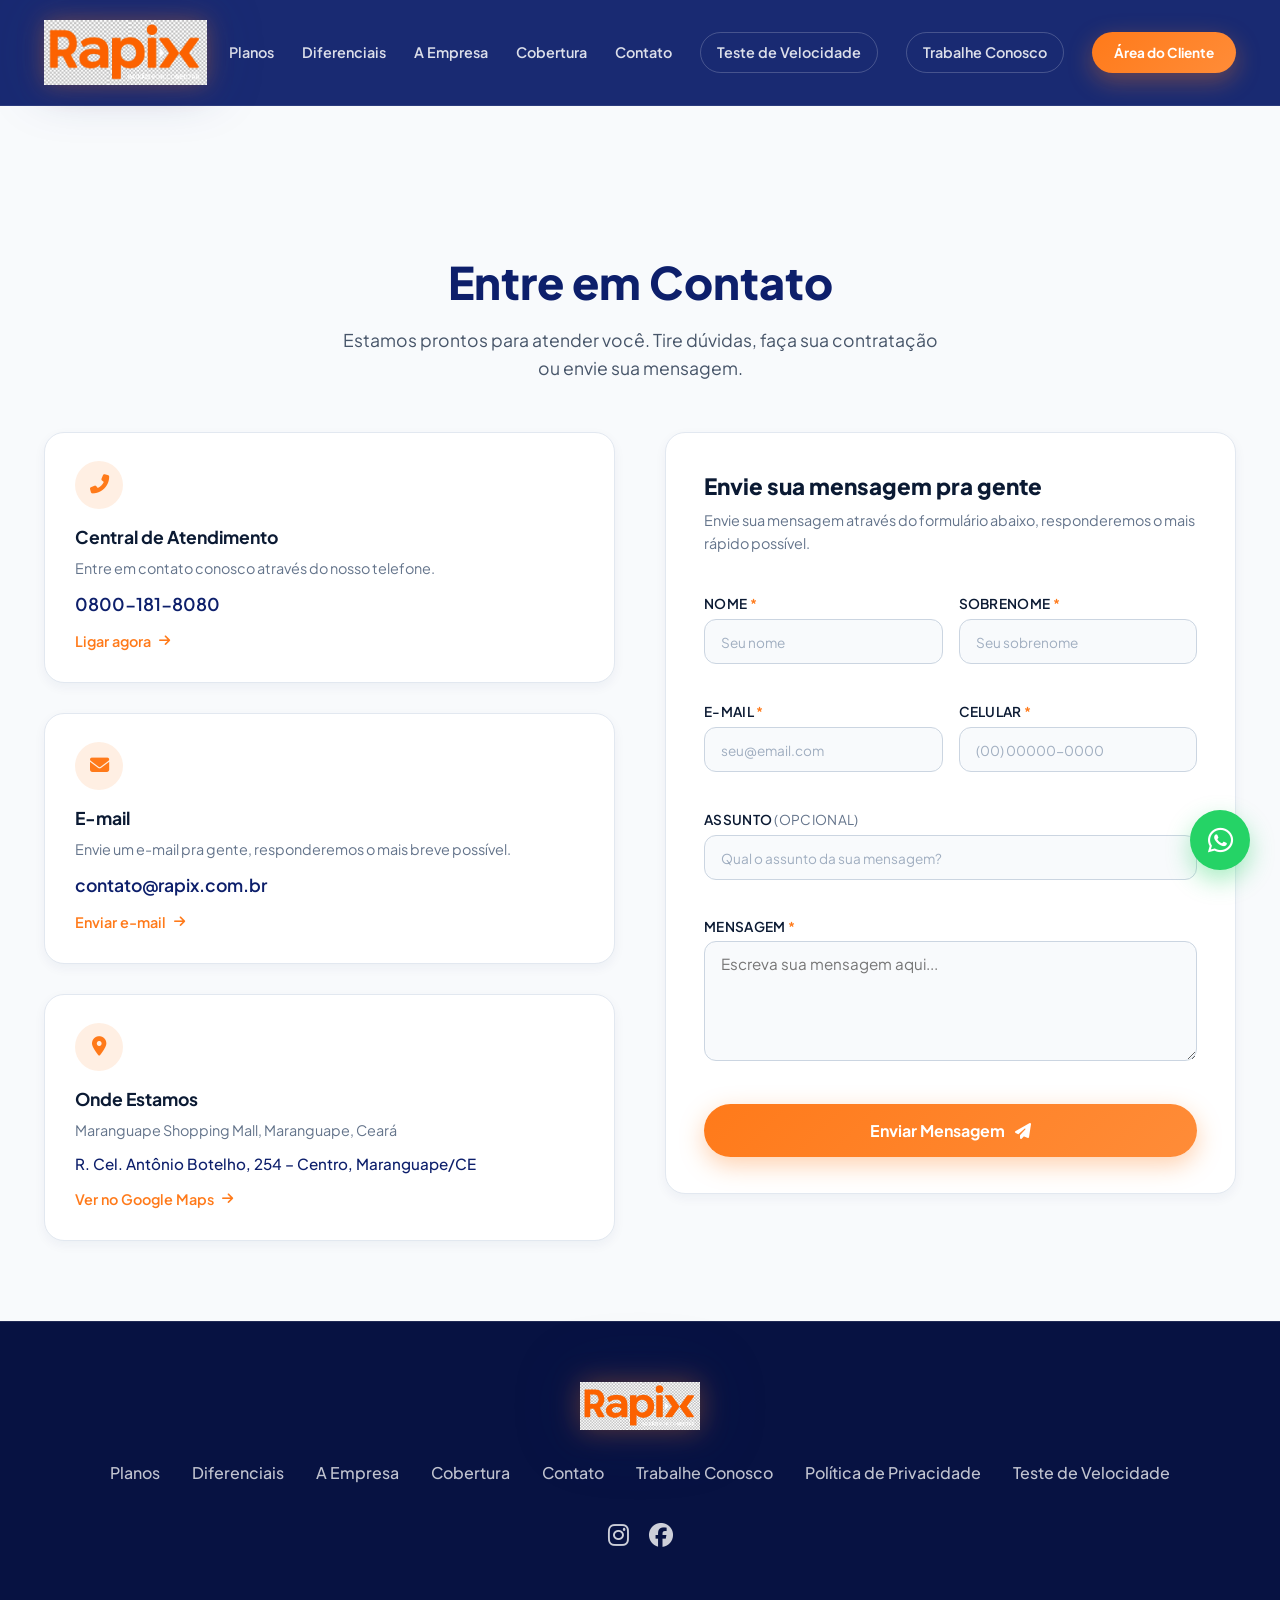
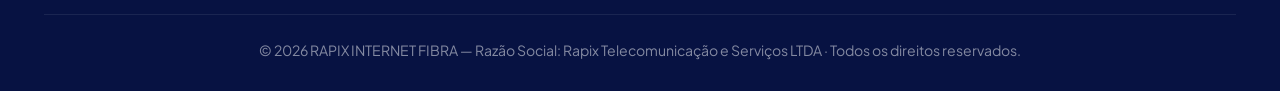
==== contato.html @ 9b92c54e "Add files via upload" ====
<!DOCTYPE html>
<html lang="pt-BR">
<head>
    <meta charset="UTF-8" />
    <meta name="viewport" content="width=device-width, initial-scale=1.0" />
    <title>Contato - Rapix Fibra Óptica | 0800-181-8080</title>
    <meta name="description" content="Entre em contato com a Rapix Fibra Óptica. Telefone 0800-181-8080, e-mail contato@rapix.com.br e formulário de atendimento." />

    <!-- Favicon -->
    <link rel="icon" type="image/png" href="imagens/rapix-favicon.png" />
    <link rel="shortcut icon" type="image/png" href="imagens/rapix-favicon.png" />
    <link rel="apple-touch-icon" href="imagens/rapix-favicon.png" />

    <!-- Google Fonts -->
    <link rel="preconnect" href="https://fonts.googleapis.com" />
    <link rel="preconnect" href="https://fonts.gstatic.com" crossorigin />
    <link href="https://fonts.googleapis.com/css2?family=Plus+Jakarta+Sans:wght@400;500;600;700;800&display=swap" rel="stylesheet" />

    <!-- Font Awesome -->
    <link rel="stylesheet" href="https://cdnjs.cloudflare.com/ajax/libs/font-awesome/6.4.0/css/all.min.css" />

    <!-- CSS Externo -->
    <link rel="stylesheet" href="css/style.css" />

    <style>
        /* ============================================================
           ESTILOS ESPECÍFICOS DA PÁGINA DE CONTATO
           ============================================================ */
        .contato-page {
            padding: 140px 0 80px;
            background: var(--bg-light);
        }

        .contato-page .page-title {
            text-align: center;
            margin-bottom: 50px;
        }
        .contato-page .page-title h1 {
            font-size: 2.8rem;
            font-weight: 800;
            color: var(--primary);
            margin-bottom: 8px;
        }
        .contato-page .page-title p {
            color: var(--text-gray);
            font-size: 1.1rem;
            max-width: 600px;
            margin: 0 auto;
        }

        /* Grid principal */
        .contato-page .contato-grid {
            display: grid;
            grid-template-columns: 1fr 1fr;
            gap: 50px;
            align-items: start;
        }

        /* ===== COLUDA ESQUERDA - INFORMAÇÕES ===== */
        .contato-page .contato-info {
            display: flex;
            flex-direction: column;
            gap: 30px;
        }

        .contato-page .info-card {
            background: var(--white);
            padding: 28px 30px;
            border-radius: var(--radius-md);
            border: 1px solid #e2e8f0;
            box-shadow: var(--shadow-sm);
            transition: var(--transition-smooth);
        }
        .contato-page .info-card:hover {
            transform: translateY(-4px);
            box-shadow: var(--shadow-md);
            border-color: rgba(255, 122, 26, 0.3);
        }

        .contato-page .info-card .card-icon {
            width: 48px;
            height: 48px;
            border-radius: 50%;
            background: rgba(255, 122, 26, 0.12);
            display: flex;
            align-items: center;
            justify-content: center;
            margin-bottom: 14px;
            font-size: 1.2rem;
            color: var(--secondary);
        }

        .contato-page .info-card h3 {
            font-size: 1.1rem;
            font-weight: 700;
            color: var(--text-dark);
            margin-bottom: 6px;
        }

        .contato-page .info-card .card-desc {
            color: var(--text-muted);
            font-size: 0.9rem;
            margin-bottom: 10px;
        }

        .contato-page .info-card .card-value {
            font-size: 1.1rem;
            font-weight: 600;
            color: var(--primary);
        }
        .contato-page .info-card .card-value a {
            color: var(--primary);
            transition: var(--transition-fast);
        }
        .contato-page .info-card .card-value a:hover {
            color: var(--secondary);
        }

        .contato-page .info-card .card-action {
            display: inline-flex;
            align-items: center;
            gap: 8px;
            margin-top: 12px;
            color: var(--secondary);
            font-weight: 600;
            font-size: 0.9rem;
            transition: var(--transition-fast);
        }
        .contato-page .info-card .card-action:hover {
            gap: 14px;
            color: var(--secondary-hover);
        }

        .contato-page .info-card .card-action i {
            font-size: 0.8rem;
        }

        /* ===== COLUNA DIREITA - FORMULÁRIO ===== */
        .contato-page .contato-form {
            background: var(--white);
            padding: 36px 38px;
            border-radius: var(--radius-md);
            box-shadow: var(--shadow-sm);
            border: 1px solid #e2e8f0;
        }

        .contato-page .contato-form .form-header {
            margin-bottom: 24px;
        }
        .contato-page .contato-form .form-header h2 {
            font-size: 1.4rem;
            font-weight: 800;
            color: var(--text-dark);
            margin-bottom: 4px;
        }
        .contato-page .contato-form .form-header p {
            color: var(--text-muted);
            font-size: 0.9rem;
        }

        .contato-page .contato-form .form-row {
            display: grid;
            grid-template-columns: 1fr 1fr;
            gap: 16px;
        }

        .contato-page .contato-form .form-group {
            display: flex;
            flex-direction: column;
            gap: 4px;
        }

        .contato-page .contato-form .form-group label {
            font-size: 0.85rem;
            font-weight: 600;
            color: var(--text-dark);
        }
        .contato-page .contato-form .form-group label .required {
            color: var(--secondary);
        }

        .contato-page .contato-form .form-group input,
        .contato-page .contato-form .form-group select,
        .contato-page .contato-form .form-group textarea {
            width: 100%;
            padding: 12px 16px;
            border-radius: var(--radius-sm);
            border: 1px solid #cbd5e1;
            font-family: var(--font);
            font-size: 0.95rem;
            outline: none;
            transition: var(--transition-fast);
            background: var(--bg-light);
            color: var(--text-dark);
        }

        .contato-page .contato-form .form-group input:focus,
        .contato-page .contato-form .form-group select:focus,
        .contato-page .contato-form .form-group textarea:focus {
            border-color: var(--primary);
            box-shadow: 0 0 0 4px rgba(13, 31, 107, 0.08);
            background: var(--white);
        }

        .contato-page .contato-form .form-group input.error,
        .contato-page .contato-form .form-group select.error,
        .contato-page .contato-form .form-group textarea.error {
            border-color: var(--danger);
            background: #fef2f2;
        }

        .contato-page .contato-form .form-group input.success,
        .contato-page .contato-form .form-group select.success {
            border-color: var(--success);
            background: #f0fdf4;
        }

        .contato-page .contato-form .form-group textarea {
            resize: vertical;
            min-height: 120px;
        }

        .contato-page .contato-form .error-message {
            font-size: 0.75rem;
            color: var(--danger);
            font-weight: 600;
            min-height: 18px;
            display: flex;
            align-items: center;
            gap: 6px;
            opacity: 0;
            transform: translateY(-4px);
            transition: var(--transition-fast);
        }
        .contato-page .contato-form .error-message.show {
            opacity: 1;
            transform: translateY(0);
        }
        .contato-page .contato-form .error-message i {
            font-size: 0.65rem;
        }

        .contato-page .contato-form .btn {
            width: 100%;
            padding: 16px;
            font-size: 1rem;
            margin-top: 6px;
        }
        .contato-page .contato-form .btn:disabled {
            opacity: 0.7;
            cursor: not-allowed;
            transform: none !important;
        }

        .contato-page .contato-form .spinner {
            display: inline-block;
            width: 20px;
            height: 20px;
            border: 2px solid rgba(255, 255, 255, 0.3);
            border-top-color: var(--white);
            border-radius: 50%;
            animation: spin 0.6s linear infinite;
        }
        @keyframes spin {
            to { transform: rotate(360deg); }
        }

        .contato-page .contato-form .form-msg {
            display: none;
            color: #16a34a;
            font-weight: 700;
            align-items: center;
            gap: 8px;
            font-size: 0.9rem;
            padding: 12px;
            background: #f0fdf4;
            border-radius: var(--radius-sm);
            border: 1px solid #bbf7d0;
        }
        .contato-page .contato-form .form-msg.show {
            display: flex;
        }
        .contato-page .contato-form .form-msg.error-msg {
            color: var(--danger);
            background: #fef2f2;
            border-color: #fecaca;
        }

        /* ===== RESPONSIVIDADE ===== */
        @media (max-width: 1024px) {
            .contato-page .contato-grid {
                grid-template-columns: 1fr;
                gap: 40px;
            }
        }

        @media (max-width: 768px) {
            .contato-page {
                padding: 110px 0 60px;
            }
            .contato-page .page-title h1 {
                font-size: 2.2rem;
            }
            .contato-page .contato-form {
                padding: 24px 20px;
            }
            .contato-page .contato-form .form-row {
                grid-template-columns: 1fr;
                gap: 12px;
            }
            .contato-page .info-card {
                padding: 22px 24px;
            }
        }

        @media (max-width: 480px) {
            .contato-page {
                padding: 100px 0 40px;
            }
            .contato-page .page-title h1 {
                font-size: 1.8rem;
            }
            .contato-page .contato-form {
                padding: 18px 14px;
            }
            .contato-page .info-card {
                padding: 18px 16px;
            }
            .contato-page .info-card .card-icon {
                width: 40px;
                height: 40px;
                font-size: 1rem;
            }
        }
    </style>
</head>
<body>

    <!-- HEADER -->
    <header id="header">
        <div class="container">
            <a href="index.html">
                <img src="imagens/rapix-logo.png" alt="Rapix Telecom" class="logo-img" />
            </a>
            <button class="menu-toggle" id="menuToggle" aria-label="Abrir Menu">
                <i class="fas fa-bars"></i>
            </button>
            <nav class="nav-menu" id="navMenu">
                <a href="index.html#planos">Planos</a>
                <a href="index.html#diferenciais">Diferenciais</a>
                <a href="index.html#sobre">A Empresa</a>
                <a href="index.html#cobertura">Cobertura</a>
                <a href="contato.html">Contato</a>
                <a href="https://www.minhaconexao.com.br/teste-de-velocidade/velocimetro" target="_blank" rel="noopener" class="nav-link-outline">Teste de Velocidade</a>
                <a href="contato.html#contato" class="nav-link-outline">Trabalhe Conosco</a>
                <a href="https://ixc.rapix.com.br/central_assinante_web/login/" target="_blank" rel="noopener" class="btn btn-small btn-secondary">Área do Cliente</a>
            </nav>
        </div>
    </header>

    <!-- PÁGINA DE CONTATO -->
    <section class="contato-page">
        <div class="container">

            <!-- TÍTULO DA PÁGINA -->
            <div class="page-title">
                <h1>Entre em Contato</h1>
                <p>Estamos prontos para atender você. Tire dúvidas, faça sua contratação ou envie sua mensagem.</p>
            </div>

            <!-- GRID PRINCIPAL -->
            <div class="contato-grid">

                <!-- =========================================== -->
                <!-- COLUNA ESQUERDA - INFORMAÇÕES               -->
                <!-- =========================================== -->
                <div class="contato-info">

                    <!-- CARD: TELEFONE -->
                    <div class="info-card">
                        <div class="card-icon">
                            <i class="fas fa-phone-alt"></i>
                        </div>
                        <h3>Central de Atendimento</h3>
                        <p class="card-desc">Entre em contato conosco através do nosso telefone.</p>
                        <div class="card-value">
                            <a href="tel:08001818080">0800-181-8080</a>
                        </div>
                        <a href="tel:08001818080" class="card-action">
                            <span>Ligar agora</span>
                            <i class="fas fa-arrow-right"></i>
                        </a>
                    </div>

                    <!-- CARD: E-MAIL -->
                    <div class="info-card">
                        <div class="card-icon">
                            <i class="fas fa-envelope"></i>
                        </div>
                        <h3>E-mail</h3>
                        <p class="card-desc">Envie um e-mail pra gente, responderemos o mais breve possível.</p>
                        <div class="card-value">
                            <a href="https://mail.google.com/mail/?view=cm&fs=1&to=contato@rapix.com.br" target="_blank" rel="noopener">contato@rapix.com.br</a>
                        </div>
                        <a href="https://mail.google.com/mail/?view=cm&fs=1&to=contato@rapix.com.br" target="_blank" rel="noopener" class="card-action">
                            <span>Enviar e-mail</span>
                            <i class="fas fa-arrow-right"></i>
                        </a>
                    </div>

                    <!-- CARD: ENDEREÇO -->
                    <div class="info-card">
                        <div class="card-icon">
                            <i class="fas fa-map-marker-alt"></i>
                        </div>
                        <h3>Onde Estamos</h3>
                        <p class="card-desc">Maranguape Shopping Mall, Maranguape, Ceará</p>
                        <div class="card-value" style="font-size: 0.95rem; font-weight: 500;">
                            R. Cel. Antônio Botelho, 254 – Centro, Maranguape/CE
                        </div>
                        <a href="https://www.google.com/maps/search/?api=1&query=Maranguape+Shopping+Mall,+Maranguape,+CE" target="_blank" rel="noopener" class="card-action">
                            <span>Ver no Google Maps</span>
                            <i class="fas fa-arrow-right"></i>
                        </a>
                    </div>

                </div>

                <!-- =========================================== -->
                <!-- COLUNA DIREITA - FORMULÁRIO                 -->
                <!-- =========================================== -->
                <form class="contato-form" id="formContatoPage" novalidate>

                    <div class="form-header">
                        <h2>Envie sua mensagem pra gente</h2>
                        <p>Envie sua mensagem através do formulário abaixo, responderemos o mais rápido possível.</p>
                    </div>

                    <!-- NOME + SOBRENOME -->
                    <div class="form-row">
                        <div class="form-group">
                            <label for="pageNome">Nome <span class="required">*</span></label>
                            <input type="text" id="pageNome" placeholder="Seu nome" autocomplete="given-name" />
                            <span class="error-message" id="pageNomeError"><i class="fas fa-exclamation-circle"></i> Digite um nome válido</span>
                        </div>
                        <div class="form-group">
                            <label for="pageSobrenome">Sobrenome <span class="required">*</span></label>
                            <input type="text" id="pageSobrenome" placeholder="Seu sobrenome" autocomplete="family-name" />
                            <span class="error-message" id="pageSobrenomeError"><i class="fas fa-exclamation-circle"></i> Digite um sobrenome válido</span>
                        </div>
                    </div>

                    <!-- E-MAIL + CELULAR -->
                    <div class="form-row">
                        <div class="form-group">
                            <label for="pageEmail">E-mail <span class="required">*</span></label>
                            <input type="email" id="pageEmail" placeholder="seu@email.com" autocomplete="email" />
                            <span class="error-message" id="pageEmailError"><i class="fas fa-exclamation-circle"></i> Digite um e-mail válido</span>
                        </div>
                        <div class="form-group">
                            <label for="pageCelular">Celular <span class="required">*</span></label>
                            <input type="tel" id="pageCelular" placeholder="(00) 00000-0000" autocomplete="tel" />
                            <span class="error-message" id="pageCelularError"><i class="fas fa-exclamation-circle"></i> Digite um celular válido</span>
                        </div>
                    </div>

                    <!-- ASSUNTO -->
                    <div class="form-group">
                        <label for="pageAssunto">Assunto <span style="color: var(--text-muted); font-weight: 400;">(opcional)</span></label>
                        <input type="text" id="pageAssunto" placeholder="Qual o assunto da sua mensagem?" />
                        <span class="error-message" id="pageAssuntoError"><i class="fas fa-exclamation-circle"></i></span>
                    </div>

                    <!-- MENSAGEM -->
                    <div class="form-group">
                        <label for="pageMensagem">Mensagem <span class="required">*</span></label>
                        <textarea id="pageMensagem" placeholder="Escreva sua mensagem aqui..."></textarea>
                        <span class="error-message" id="pageMensagemError"><i class="fas fa-exclamation-circle"></i> Digite uma mensagem</span>
                    </div>

                    <button type="submit" class="btn btn-secondary" id="pageSubmitBtn">
                        <span>Enviar Mensagem</span>
                        <i class="fas fa-paper-plane"></i>
                    </button>

                    <span class="form-msg" id="pageFormMsg"><i class="fas fa-check-circle"></i> Mensagem enviada com sucesso! Entraremos em contato em breve.</span>
                    <span class="form-msg error-msg" id="pageFormErrorMsg"><i class="fas fa-exclamation-circle"></i> Erro ao enviar. Tente novamente.</span>

                </form>

            </div>
        </div>
    </section>

    <!-- RODAPÉ -->
    <footer>
        <div class="container">
            <div class="footer-content">
                <a href="index.html">
                    <img src="imagens/rapix-logo.png" alt="Rapix Telecom Logo" class="footer-logo-img" />
                </a>
                <div class="footer-links">
                    <a href="index.html#planos">Planos</a>
                    <a href="index.html#diferenciais">Diferenciais</a>
                    <a href="index.html#sobre">A Empresa</a>
                    <a href="index.html#cobertura">Cobertura</a>
                    <a href="contato.html">Contato</a>
                    <a href="contato.html#trabalhe-conosco">Trabalhe Conosco</a>
                    <a href="politica-de-privacidade.html">Política de Privacidade</a>
                    <a href="https://www.minhaconexao.com.br/teste-de-velocidade/velocimetro" target="_blank" rel="noopener">Teste de Velocidade</a>
                </div>
                <div class="social">
                    <a href="https://www.instagram.com/rapixoficial/" target="_blank" rel="noopener" aria-label="Instagram"><i class="fab fa-instagram"></i></a>
                    <a href="https://facebook.com/rapixoficial" target="_blank" rel="noopener" aria-label="Facebook"><i class="fab fa-facebook"></i></a>
                </div>
                <div class="copy">
                    &copy; 2026 RAPIX INTERNET FIBRA — Razão Social: Rapix Telecomunicação e Serviços LTDA · Todos os direitos reservados.
                </div>
            </div>
        </div>
    </footer>

    <!-- BOTÕES FLUTUANTES -->
    <a href="https://wa.me/5508001818080?text=Oi%2C%20tudo%20bem%3F%20Quero%20assinar%20Rapix" target="_blank" rel="noopener" class="whatsapp-float" aria-label="WhatsApp">
        <i class="fab fa-whatsapp"></i>
    </a>

    <button class="back-to-top" id="backToTop" aria-label="Voltar ao topo">
        <i class="fas fa-arrow-up"></i>
    </button>

    <!-- JavaScript -->
    <script src="js/script.js"></script>

    <script>
        // ============================================================
        // FORMULÁRIO DA PÁGINA DE CONTATO
        // ============================================================
        document.addEventListener('DOMContentLoaded', function() {
            const form = document.getElementById('formContatoPage');
            const formMsg = document.getElementById('pageFormMsg');
            const formErrorMsg = document.getElementById('pageFormErrorMsg');
            const submitBtn = document.getElementById('pageSubmitBtn');

            const campoNome = document.getElementById('pageNome');
            const campoSobrenome = document.getElementById('pageSobrenome');
            const campoEmail = document.getElementById('pageEmail');
            const campoCelular = document.getElementById('pageCelular');
            const campoAssunto = document.getElementById('pageAssunto');
            const campoMensagem = document.getElementById('pageMensagem');

            const errorNome = document.getElementById('pageNomeError');
            const errorSobrenome = document.getElementById('pageSobrenomeError');
            const errorEmail = document.getElementById('pageEmailError');
            const errorCelular = document.getElementById('pageCelularError');
            const errorAssunto = document.getElementById('pageAssuntoError');
            const errorMensagem = document.getElementById('pageMensagemError');

            // ========== VALIDAÇÕES ==========
            function validarNome(v) {
                const t = v.trim();
                if (t.length < 2) return false;
                const regex = /^[a-zA-ZÀ-ÿ'\- ]+$/;
                if (!regex.test(t)) return false;
                const inv = ['0','1','2','3','4','5','6','7','8','9','@','#','$','%','&','*'];
                for (let c of t) if (inv.includes(c)) return false;
                if (/(.)\1{5,}/.test(t)) return false;
                return true;
            }

            function validarSobrenome(v) {
                const t = v.trim();
                if (t.length < 2) return false;
                const regex = /^[a-zA-ZÀ-ÿ'\- ]+$/;
                if (!regex.test(t)) return false;
                const inv = ['0','1','2','3','4','5','6','7','8','9','@','#','$','%','&','*'];
                for (let c of t) if (inv.includes(c)) return false;
                return true;
            }

            function validarEmail(v) {
                const t = v.trim();
                const regex = /^[a-zA-Z0-9.!#$%&'*+/=?^_`{|}~-]+@[a-zA-Z0-9](?:[a-zA-Z0-9-]{0,61}[a-zA-Z0-9])?(?:\.[a-zA-Z0-9](?:[a-zA-Z0-9-]{0,61}[a-zA-Z0-9])?)*$/;
                if (!regex.test(t)) return false;
                const parts = t.split('@');
                if (parts.length !== 2) return false;
                if (parts[0].length === 0) return false;
                const dp = parts[1].split('.');
                if (dp.length < 2) return false;
                if (dp.some(p => p.length === 0)) return false;
                if (t.includes('..')) return false;
                if (t.includes(' ')) return false;
                return true;
            }

            function validarCelular(v) {
                const n = v.replace(/\D/g, '');
                if (n.length < 10 || n.length > 11) return false;
                if (n.length === 11) {
                    if (/^(\d)\1{10}$/.test(n)) return false;
                    if (n[2] !== '9') return false;
                    return true;
                }
                if (n.length === 10) {
                    if (n[0] !== '0' && n[2] !== '9') return true;
                    return false;
                }
                return false;
            }

            function validarMensagem(v) {
                return v.trim().length >= 5;
            }

            // ========== MASCARA TELEFONE ==========
            function aplicarMascaraCelular(v) {
                const n = v.replace(/\D/g, '');
                if (n.length === 0) return '';
                if (n.length <= 2) return '(' + n;
                if (n.length <= 7) return '(' + n.slice(0,2) + ') ' + n.slice(2);
                if (n.length <= 11) {
                    return '(' + n.slice(0,2) + ') ' + n.slice(2,7) + '-' + n.slice(7);
                }
                return '(' + n.slice(0,2) + ') ' + n.slice(2,7) + '-' + n.slice(7,11);
            }

            campoCelular.addEventListener('input', function() {
                const pos = this.selectionStart;
                const old = this.value;
                const novo = aplicarMascaraCelular(this.value);
                this.value = novo;
                if (pos < old.length) {
                    const diff = novo.length - old.length;
                    this.setSelectionRange(pos + diff, pos + diff);
                }
            });

            // ========== VALIDAR CAMPO ==========
            function validarCampo(campo, validacao, errorEl, msg) {
                const isValid = validacao(campo.value);
                if (isValid) {
                    campo.classList.remove('error');
                    campo.classList.add('success');
                    errorEl.classList.remove('show');
                } else {
                    campo.classList.remove('success');
                    campo.classList.add('error');
                    errorEl.textContent = msg || 'Campo inválido.';
                    errorEl.classList.add('show');
                }
                return isValid;
            }

            function configurarValidacao(campo, validacao, errorEl, msg, evento = 'blur') {
                campo.addEventListener(evento, function() {
                    validarCampo(campo, validacao, errorEl, msg);
                });
                campo.addEventListener('input', function() {
                    if (campo.classList.contains('error')) {
                        campo.classList.remove('error');
                        errorEl.classList.remove('show');
                    }
                    if (campo.classList.contains('success')) {
                        if (!validacao(campo.value)) {
                            campo.classList.remove('success');
                        }
                    }
                });
            }

            configurarValidacao(campoNome, validarNome, errorNome, 'Digite um nome válido (apenas letras).');
            configurarValidacao(campoSobrenome, validarSobrenome, errorSobrenome, 'Digite um sobrenome válido (apenas letras).');
            configurarValidacao(campoEmail, validarEmail, errorEmail, 'Digite um e-mail válido.');
            configurarValidacao(campoCelular, validarCelular, errorCelular, 'Digite um celular válido com DDD.');
            configurarValidacao(campoMensagem, validarMensagem, errorMensagem, 'Digite uma mensagem (mínimo 5 caracteres).');

            // Assunto é opcional, mas validamos se foi preenchido
            campoAssunto.addEventListener('blur', function() {
                if (this.value.trim().length > 0 && this.value.trim().length < 3) {
                    this.classList.add('error');
                    errorAssunto.textContent = 'Digite um assunto válido (mínimo 3 caracteres).';
                    errorAssunto.classList.add('show');
                } else {
                    this.classList.remove('error');
                    errorAssunto.classList.remove('show');
                }
            });

            // ========== SUBMIT ==========
            form.addEventListener('submit', async function(e) {
                e.preventDefault();

                const validacoes = [
                    { campo: campoNome, validacao: validarNome, error: errorNome, msg: 'Digite um nome válido.' },
                    { campo: campoSobrenome, validacao: validarSobrenome, error: errorSobrenome, msg: 'Digite um sobrenome válido.' },
                    { campo: campoEmail, validacao: validarEmail, error: errorEmail, msg: 'Digite um e-mail válido.' },
                    { campo: campoCelular, validacao: validarCelular, error: errorCelular, msg: 'Digite um celular válido.' },
                    { campo: campoMensagem, validacao: validarMensagem, error: errorMensagem, msg: 'Digite uma mensagem (mínimo 5 caracteres).' },
                ];

                let formValido = true;

                validacoes.forEach(({ campo, validacao, error, msg }) => {
                    const isValid = validacao(campo.value);
                    if (!isValid) {
                        campo.classList.add('error');
                        campo.classList.remove('success');
                        error.textContent = msg;
                        error.classList.add('show');
                        formValido = false;
                    } else {
                        campo.classList.remove('error');
                        campo.classList.add('success');
                        error.classList.remove('show');
                    }
                });

                if (!formValido) {
                    const primeiroErro = form.querySelector('input.error, textarea.error');
                    if (primeiroErro) primeiroErro.focus();
                    return;
                }

                submitBtn.disabled = true;
                submitBtn.innerHTML = '<span class="spinner"></span> Enviando...';
                formMsg.classList.remove('show');
                formErrorMsg.classList.remove('show');

                try {
                    const formData = new FormData();
                    formData.append('_subject', `[Rapix] Nova mensagem de ${campoNome.value.trim()} ${campoSobrenome.value.trim()}`);
                    formData.append('_captcha', 'false');
                    formData.append('_template', 'table');
                    formData.append('Nome', campoNome.value.trim());
                    formData.append('Sobrenome', campoSobrenome.value.trim());
                    formData.append('Email', campoEmail.value.trim());
                    formData.append('Celular', campoCelular.value.trim());
                    formData.append('Assunto', campoAssunto.value.trim() || 'Não informado');
                    formData.append('Mensagem', campoMensagem.value.trim());

                    const response = await fetch('https://formsubmit.co/ajax/Leandson.leon@gmail.com', {
                        method: 'POST',
                        body: formData
                    });

                    if (!response.ok) throw new Error('Erro no servidor');

                    await response.json();

                    formMsg.classList.add('show');
                    form.reset();

                    form.querySelectorAll('.success, .error').forEach(el => {
                        el.classList.remove('success', 'error');
                    });
                    form.querySelectorAll('.error-message').forEach(el => {
                        el.classList.remove('show');
                    });

                    setTimeout(() => formMsg.classList.remove('show'), 6000);

                } catch (error) {
                    console.error('Erro no envio:', error);
                    formErrorMsg.classList.add('show');
                    setTimeout(() => formErrorMsg.classList.remove('show'), 6000);
                } finally {
                    submitBtn.disabled = false;
                    submitBtn.innerHTML = '<span>Enviar Mensagem</span> <i class="fas fa-paper-plane"></i>';
                }
            });
        });
    </script>

</body>
</html>
---- css/style.css ----
/* ===== VARIÁVEIS E RESET ===== */
:root {
    --primary: #0d1f6b;
    --primary-dark: #071242;
    --primary-light: #18339e;
    --secondary: #ff7a1a;
    --secondary-hover: #e0650d;
    --accent: #ffb100;
    --bg-light: #f8fafc;
    --bg-card: #ffffff;
    --text-dark: #0b1a33;
    --text-gray: #475569;
    --text-muted: #64748b;
    --white: #ffffff;
    --success: #16a34a;
    --danger: #dc2626;
    --shadow-sm: 0 4px 12px rgba(13, 31, 107, 0.05);
    --shadow-md: 0 12px 32px rgba(13, 31, 107, 0.08);
    --shadow-lg: 0 20px 40px rgba(13, 31, 107, 0.12);
    --shadow-glow: 0 0 35px rgba(255, 122, 26, 0.35);
    --radius-sm: 12px;
    --radius-md: 20px;
    --radius-lg: 32px;
    --transition-fast: 0.2s cubic-bezier(0.16, 1, 0.3, 1);
    --transition-smooth: 0.4s cubic-bezier(0.16, 1, 0.3, 1);
    --font: 'Plus Jakarta Sans', -apple-system, BlinkMacSystemFont, sans-serif;
}

* {
    margin: 0;
    padding: 0;
    box-sizing: border-box;
}

html {
    scroll-behavior: smooth;
    font-size: 16px;
}

body {
    font-family: var(--font);
    color: var(--text-dark);
    background: var(--bg-light);
    line-height: 1.6;
    overflow-x: hidden;
    -webkit-font-smoothing: antialiased;
}

a {
    text-decoration: none;
    color: inherit;
}
ul {
    list-style: none;
}
img,
video {
    max-width: 100%;
    height: auto;
    display: block;
}

.container {
    max-width: 1240px;
    margin: 0 auto;
    padding: 0 24px;
}

/* ===== PRELOADER ===== */
#preloader {
    position: fixed;
    inset: 0;
    width: 100vw;
    height: 100vh;
    z-index: 9999;
    display: flex;
    align-items: center;
    justify-content: center;
    background: #F5F7FA;
    opacity: 1;
    visibility: visible;
    transition: opacity 0.8s ease, visibility 0.8s ease;
    overflow: hidden;
}
#preloader.preloader--hide {
    opacity: 0;
    visibility: hidden;
    pointer-events: none;
}
#preloaderVideo {
    position: absolute;
    top: 50%;
    left: 50%;
    width: auto;
    height: auto;
    min-width: 60%;
    max-width: 80%;
    max-height: 90vh;
    object-fit: contain;
    transform: translate(-50%, -50%);
    display: block;
    background: #F5F7FA;
}
body.preloading {
    overflow: hidden;
}

/* ===== PRELOADER RESPONSIVO ===== */
@media (max-width: 1024px) {
    #preloaderVideo {
        min-width: 70%;
        max-width: 90%;
        max-height: 85vh;
        object-fit: contain;
    }
}

@media (max-width: 768px) {
    #preloaderVideo {
        min-width: 85%;
        max-width: 95%;
        max-height: 80vh;
        object-fit: contain;
    }
}

@media (max-width: 480px) {
    #preloader {
        background: #F5F7FA;
    }
    #preloaderVideo {
        min-width: 92%;
        max-width: 98%;
        max-height: 85vh;
        object-fit: contain;
    }
}

/* ===== SCROLL PROGRESS ===== */
.scroll-progress {
    position: fixed;
    top: 0;
    left: 0;
    height: 3px;
    width: 0%;
    background: linear-gradient(90deg, var(--secondary), var(--accent));
    z-index: 1200;
    transition: width 0.1s linear;
}

/* ===== REVEAL ===== */
.reveal {
    opacity: 0;
    transform: translateY(30px);
    transition: opacity 0.8s cubic-bezier(0.16, 1, 0.3, 1), transform 0.8s cubic-bezier(0.16, 1, 0.3, 1);
    will-change: opacity, transform;
}
.reveal.in-view {
    opacity: 1;
    transform: translateY(0);
}

/* ===== BOTÕES ===== */
.btn {
    position: relative;
    display: inline-flex;
    align-items: center;
    justify-content: center;
    gap: 10px;
    background: var(--primary);
    color: var(--white);
    padding: 16px 36px;
    border: none;
    border-radius: 50px;
    font-weight: 700;
    font-size: 1rem;
    cursor: pointer;
    transition: var(--transition-smooth);
    text-align: center;
    box-shadow: 0 8px 24px rgba(13, 31, 107, 0.25);
    overflow: hidden;
    font-family: var(--font);
}
.btn-small {
    padding: 10px 24px;
    font-size: 0.85rem;
}
.btn::after {
    content: '';
    position: absolute;
    top: -50%;
    left: -60%;
    width: 50%;
    height: 200%;
    background: linear-gradient(90deg, rgba(255, 255, 255, 0) 0%, rgba(255, 255, 255, 0.35) 50%, rgba(255, 255, 255, 0) 100%);
    transform: rotate(25deg);
    transition: var(--transition-smooth);
    pointer-events: none;
}
.btn:hover::after {
    left: 120%;
}
.btn:hover {
    transform: translateY(-3px) scale(1.02);
    box-shadow: 0 14px 28px rgba(13, 31, 107, 0.35);
}
.btn:active {
    transform: translateY(-1px) scale(0.99);
}
.btn-secondary {
    background: linear-gradient(135deg, var(--secondary) 0%, #ff8c38 100%);
    box-shadow: 0 8px 24px rgba(255, 122, 26, 0.35);
}
.btn-secondary:hover {
    box-shadow: 0 14px 28px rgba(255, 122, 26, 0.45);
}
.btn-outline {
    background: rgba(255, 255, 255, 0.08);
    border: 1px solid rgba(255, 255, 255, 0.3);
    backdrop-filter: blur(8px);
    box-shadow: none;
}
.btn-outline:hover {
    background: var(--white);
    color: var(--primary);
    border-color: var(--white);
}
.btn-file {
    background: var(--bg-light);
    color: var(--text-dark);
    border: 2px dashed #cbd5e1;
    box-shadow: none;
    padding: 12px 24px;
}
.btn-file:hover {
    border-color: var(--secondary);
    background: var(--white);
    transform: none;
    box-shadow: none;
}
.btn-file::after {
    display: none;
}

/* ===== HEADER ===== */
header {
    background: rgba(13, 31, 107, 0.95);
    backdrop-filter: blur(12px);
    -webkit-backdrop-filter: blur(12px);
    color: var(--white);
    padding: 20px 0;
    position: sticky;
    top: 0;
    z-index: 1000;
    border-bottom: 1px solid rgba(255, 255, 255, 0.08);
    transition: var(--transition-smooth);
}
header.scrolled {
    padding: 12px 0;
    background: rgba(7, 18, 66, 0.92);
    box-shadow: 0 10px 30px rgba(0, 0, 0, 0.2);
}
header .container {
    display: flex;
    justify-content: space-between;
    align-items: center;
}
.logo-img {
    height: 65px;
    width: auto;
    object-fit: contain;
    transition: var(--transition-fast);
    filter: drop-shadow(0 0 12px rgba(255, 122, 26, 0.35)) drop-shadow(0 0 25px rgba(13, 31, 107, 0.3));
}
header.scrolled .logo-img {
    height: 38px;
    filter: drop-shadow(0 0 10px rgba(255, 122, 26, 0.25)) drop-shadow(0 0 20px rgba(13, 31, 107, 0.2));
}
.nav-menu {
    display: flex;
    gap: 28px;
    align-items: center;
}
.nav-menu a:not(.btn):not(.nav-link-outline) {
    font-weight: 600;
    font-size: 0.9rem;
    color: rgba(255, 255, 255, 0.85);
    transition: color 0.3s ease;
}
.nav-menu a:not(.btn):not(.nav-link-outline):hover {
    color: var(--secondary) !important;
}
.nav-link-outline {
    font-weight: 600;
    font-size: 0.9rem;
    color: rgba(255, 255, 255, 0.85);
    padding: 8px 16px;
    border: 1px solid rgba(255, 255, 255, 0.2);
    border-radius: 50px;
    transition: var(--transition-fast);
}
.nav-link-outline:hover {
    background: rgba(255, 255, 255, 0.1);
    color: var(--secondary) !important;
    border-color: var(--secondary);
}
.nav-menu .btn {
    padding: 10px 22px;
    font-size: 0.85rem;
}
.menu-toggle {
    display: none;
    font-size: 1.5rem;
    background: none;
    border: none;
    color: var(--white);
    cursor: pointer;
    padding: 8px;
}

/* ===== HERO ===== */
.hero {
    position: relative;
    width: 100%;
    min-height: 650px;
    display: flex;
    align-items: center;
    color: var(--white);
    overflow: hidden;
    background-image: linear-gradient(100deg, rgba(7, 18, 66, 0.95) 0%, rgba(7, 18, 66, 0.88) 32%, rgba(7, 18, 66, 0.4) 54%, rgba(7, 18, 66, 0) 72%), url('../imagens/garoto-tablet.jpg');
    background-size: cover, cover;
    background-position: right center, right center;
    background-repeat: no-repeat, no-repeat;
    background-color: var(--primary-dark);
}
#fiberCanvas {
    position: absolute;
    inset: 0;
    width: 100%;
    height: 100%;
    z-index: 1;
    opacity: 0.2;
    pointer-events: none;
}
.hero .container {
    position: relative;
    z-index: 2;
    width: 100%;
}
.hero-layout {
    display: flex;
    justify-content: flex-start;
    align-items: center;
    text-align: left;
}
.hero-content {
    max-width: 640px;
    padding: 0;
}
.hero-content h1 {
    font-size: clamp(2.5rem, 4vw, 3.8rem);
    font-weight: 800;
    line-height: 1.15;
    margin-bottom: 20px;
    letter-spacing: -1px;
    text-shadow: 0 4px 24px rgba(0, 0, 0, 0.5);
}
.hero-content h1 span {
    color: var(--secondary);
    background: linear-gradient(90deg, var(--secondary) 0%, var(--accent) 100%);
    -webkit-background-clip: text;
    -webkit-text-fill-color: transparent;
}
.hero-content p {
    font-size: clamp(1.05rem, 2vw, 1.25rem);
    color: rgba(255, 255, 255, 0.92);
    max-width: 100%;
    margin: 0 0 36px;
    text-shadow: 0 2px 12px rgba(0, 0, 0, 0.55);
}
.hero-actions {
    display: flex;
    gap: 18px;
    justify-content: flex-start;
    flex-wrap: wrap;
}

/* ===== PERSON SHOWCASE ===== */
.person-showcase {
    background: linear-gradient(180deg, var(--primary-dark) 0%, #0a1854 100%);
    color: var(--white);
    position: relative;
    padding: 90px 0 0;
    overflow: hidden;
}
.person-showcase .container {
    display: grid;
    grid-template-columns: 1fr 1fr;
    align-items: end;
    gap: 60px;
}
.person-showcase-content {
    padding-bottom: 60px;
}
.person-eyebrow {
    color: var(--secondary);
    font-weight: 700;
    text-transform: uppercase;
    letter-spacing: 2px;
    font-size: 0.95rem;
    margin-bottom: 16px;
    display: inline-block;
}
.person-showcase h2 {
    font-size: clamp(2.1rem, 3.6vw, 3.3rem);
    line-height: 1.2;
    margin-bottom: 24px;
    font-weight: 800;
}
.person-showcase p {
    color: rgba(255, 255, 255, 0.8);
    font-size: 1.2rem;
    line-height: 1.7;
}
.person-showcase-visual {
    display: flex;
    justify-content: center;
    align-items: flex-end;
    width: 100%;
    height: 100%;
}
.person-showcase-img {
    width: 100%;
    max-width: 560px;
    max-height: 520px;
    object-fit: contain;
    display: block;
    filter: drop-shadow(0 15px 25px rgba(0, 0, 0, 0.4));
    pointer-events: none;
}

/* ===== STATS ===== */
.stats {
    background: var(--white);
    padding: 60px 0;
    border-bottom: 1px solid #eef2f6;
}
.stats-grid {
    display: grid;
    grid-template-columns: repeat(auto-fit, minmax(200px, 1fr));
    gap: 30px;
    text-align: center;
}
.stat-item .stat-num {
    font-size: 3.2rem;
    font-weight: 800;
    color: var(--primary);
    line-height: 1;
    margin-bottom: 8px;
}
.stat-item .stat-num .suffix {
    color: var(--secondary);
}
.stat-item .stat-desc {
    color: var(--text-gray);
    font-size: 0.95rem;
    font-weight: 600;
}

/* ===== PLANOS ===== */
.planos {
    padding: 100px 0;
    background: var(--bg-light);
}
.section-title {
    font-size: clamp(2rem, 3.5vw, 2.8rem);
    font-weight: 800;
    text-align: center;
    margin-bottom: 12px;
    letter-spacing: -0.5px;
}
.section-subtitle {
    text-align: center;
    color: var(--text-gray);
    font-size: 1.1rem;
    max-width: 600px;
    margin: 0 auto 60px;
}
.planos-grid {
    display: grid;
    grid-template-columns: repeat(3, 1fr);
    gap: 30px;
    align-items: center;
}
.plano-card {
    background: var(--white);
    border-radius: var(--radius-md);
    padding: 40px 30px;
    box-shadow: var(--shadow-sm);
    border: 1px solid #e2e8f0;
    transition: var(--transition-smooth);
    position: relative;
    display: flex;
    flex-direction: column;
}
.plano-card:hover {
    transform: translateY(-8px);
    box-shadow: var(--shadow-lg);
    border-color: rgba(255, 122, 26, 0.4);
}
.plano-card .plano-nome {
    font-size: 1.5rem;
    font-weight: 800;
    color: var(--text-dark);
    margin-bottom: 8px;
}
.plano-card .plano-publico {
    font-size: 0.85rem;
    color: var(--text-muted);
    font-weight: 600;
    min-height: 38px;
    margin-bottom: 16px;
}
.plano-card .plano-preco {
    font-size: 2.8rem;
    font-weight: 800;
    color: var(--primary);
    line-height: 1;
    margin-bottom: 24px;
}
.plano-card .plano-preco small {
    font-size: 1rem;
    font-weight: 500;
    color: var(--text-gray);
}
.plano-card ul {
    margin-bottom: 32px;
    flex-grow: 1;
}
.plano-card ul li {
    padding: 10px 0;
    border-bottom: 1px solid #f1f5f9;
    font-size: 0.95rem;
    color: var(--text-gray);
    display: flex;
    align-items: center;
    gap: 12px;
}
.plano-card ul li i {
    color: var(--secondary);
    font-size: 1.1rem;
}
.plano-card .btn {
    width: 100%;
}
.plano-card.premium {
    background: linear-gradient(180deg, #ffffff 0%, #fffbf7 100%);
    border: 2px solid var(--secondary);
    box-shadow: var(--shadow-md), var(--shadow-glow);
    transform: scale(1.005);
    z-index: 2;
}
.plano-card.premium:hover {
    transform: scale(1.005) translateY(-8px);
    box-shadow: var(--shadow-lg), 0 0 45px rgba(255, 122, 26, 0.45);
}
.badge-premium {
    position: absolute;
    top: -16px;
    left: 50%;
    transform: translateX(-50%);
    background: linear-gradient(90deg, var(--secondary) 0%, var(--accent) 100%);
    color: var(--white);
    padding: 6px 20px;
    border-radius: 50px;
    font-size: 0.75rem;
    font-weight: 800;
    letter-spacing: 1px;
    text-transform: uppercase;
    box-shadow: 0 4px 12px rgba(255, 122, 26, 0.4);
}

/* ===== DIFERENCIAIS ===== */
.diferenciais {
    background: var(--white);
    padding: 100px 0;
}
.diferenciais-grid {
    display: grid;
    grid-template-columns: repeat(auto-fit, minmax(220px, 1fr));
    gap: 30px;
}
.diferencial-item {
    text-align: center;
    padding: 36px 24px;
    background: var(--bg-light);
    border-radius: var(--radius-md);
    border: 1px solid #f1f5f9;
    transition: var(--transition-smooth);
}
.diferencial-item:hover {
    transform: translateY(-8px);
    background: var(--white);
    box-shadow: var(--shadow-md);
    border-color: rgba(255, 122, 26, 0.3);
}
.diferencial-item i {
    font-size: 2.5rem;
    color: var(--secondary);
    margin-bottom: 20px;
    display: inline-block;
    transition: var(--transition-fast);
}
.diferencial-item:hover i {
    transform: scale(1.15) rotate(-5deg);
}
.diferencial-item h3 {
    font-size: 1.25rem;
    font-weight: 700;
    margin-bottom: 10px;
}
.diferencial-item p {
    color: var(--text-gray);
    font-size: 0.95rem;
}

/* ===== SOBRE ===== */
.sobre {
    padding: 100px 0;
    background: var(--white);
}
.sobre-grid {
    display: grid;
    grid-template-columns: 1.2fr 0.8fr;
    gap: 60px;
    align-items: center;
}
.eyebrow {
    color: var(--secondary);
    font-weight: 700;
    text-transform: uppercase;
    letter-spacing: 1px;
    font-size: 0.85rem;
    margin-bottom: 12px;
    display: inline-block;
}
.sobre-content p {
    color: var(--text-gray);
    font-size: 1.1rem;
    margin-bottom: 30px;
}
.sobre-badges {
    display: flex;
    flex-wrap: wrap;
    gap: 12px;
}
.sobre-badges span {
    background: var(--bg-light);
    border: 1px solid #e2e8f0;
    padding: 10px 18px;
    border-radius: 50px;
    font-size: 0.9rem;
    font-weight: 600;
    display: inline-flex;
    align-items: center;
    gap: 8px;
}
.sobre-badges span i {
    color: var(--secondary);
}
.sobre-locais {
    display: flex;
    flex-direction: column;
    gap: 20px;
}
.local-card {
    background: var(--bg-light);
    padding: 28px;
    border-radius: var(--radius-md);
    border: 1px solid #e2e8f0;
    transition: var(--transition-smooth);
}
.local-card:hover {
    transform: translateY(-4px);
    box-shadow: var(--shadow-sm);
    border-color: var(--secondary);
}
.local-card i {
    font-size: 1.5rem;
    color: var(--secondary);
    margin-bottom: 12px;
}
.local-card h4 {
    font-size: 1.2rem;
    font-weight: 700;
    margin-bottom: 6px;
}
.local-card p {
    color: var(--text-gray);
    font-size: 0.95rem;
}

/* ===== COBERTURA ===== */
.cobertura {
    background: linear-gradient(135deg, var(--primary-dark) 0%, var(--primary) 100%);
    color: var(--white);
    padding: 90px 0;
    text-align: center;
}
.cobertura .section-title {
    color: var(--white);
}
.cobertura .section-subtitle {
    color: rgba(255, 255, 255, 0.8);
}
.cobertura-cidades {
    display: flex;
    justify-content: center;
    flex-wrap: wrap;
    gap: 18px 30px;
    font-size: 1.1rem;
    font-weight: 600;
    margin-bottom: 40px;
}
.cobertura-cidades span {
    display: inline-flex;
    align-items: center;
    gap: 8px;
}
.cobertura-cidades span i {
    color: var(--secondary);
}
.verificador {
    max-width: 540px;
    margin: 0 auto;
    display: flex;
    gap: 12px;
    flex-wrap: wrap;
}
.verificador input {
    flex: 1;
    padding: 16px 24px;
    border-radius: 50px;
    border: none;
    font-size: 1rem;
    outline: none;
    min-width: 200px;
}
.verificador .btn {
    background: var(--secondary);
    box-shadow: none;
}
#resultado-cep {
    margin-top: 20px;
    padding: 14px 24px;
    border-radius: 50px;
    font-weight: 600;
    display: none;
    max-width: 540px;
    margin-left: auto;
    margin-right: auto;
}

/* ===== FAQ ===== */
.faq {
    padding: 100px 0;
    background: var(--white);
}
.faq-list {
    max-width: 800px;
    margin: 0 auto;
    display: flex;
    flex-direction: column;
    gap: 16px;
}
.faq-item {
    background: var(--bg-light);
    border-radius: var(--radius-sm);
    border: 1px solid #e2e8f0;
    overflow: hidden;
    transition: var(--transition-fast);
}
.faq-pergunta {
    padding: 22px 28px;
    font-weight: 700;
    font-size: 1.1rem;
    cursor: pointer;
    display: flex;
    justify-content: space-between;
    align-items: center;
    color: var(--text-dark);
}
.faq-pergunta i {
    color: var(--secondary);
    transition: transform 0.3s ease;
}
.faq-resposta {
    max-height: 0;
    overflow: hidden;
    padding: 0 28px;
    color: var(--text-gray);
    font-size: 1rem;
    transition: max-height 0.4s ease, padding 0.4s ease;
}
.faq-item.active {
    border-color: var(--secondary);
    background: var(--white);
    box-shadow: var(--shadow-sm);
}
.faq-item.active .faq-pergunta i {
    transform: rotate(180deg);
}
.faq-item.active .faq-resposta {
    max-height: 200px;
    padding: 0 28px 24px;
}

/* ===== CONTATO ===== */
.contato {
    padding: 100px 0;
    background: var(--bg-light);
}
.contato-grid {
    display: grid;
    grid-template-columns: 1fr 1.2fr;
    gap: 50px;
    align-items: start;
}
.contato-form {
    background: var(--white);
    padding: 32px 36px;
    border-radius: var(--radius-md);
    box-shadow: var(--shadow-sm);
    border: 1px solid #e2e8f0;
    display: flex;
    flex-direction: column;
    gap: 14px;
}
.contato-form input,
.contato-form textarea,
.contato-form select {
    width: 100%;
    padding: 12px 16px;
    border-radius: var(--radius-sm);
    border: 1px solid #cbd5e1;
    font-family: var(--font);
    font-size: 0.95rem;
    outline: none;
    transition: var(--transition-fast);
    background: var(--white);
    color: var(--text-dark);
}
.contato-form input:focus,
.contato-form textarea:focus,
.contato-form select:focus {
    border-color: var(--primary);
    box-shadow: 0 0 0 4px rgba(13, 31, 107, 0.1);
}
.contato-form input.error,
.contato-form select.error {
    border-color: var(--danger);
    background: #fef2f2;
}
.contato-form input.success,
.contato-form select.success {
    border-color: var(--success);
    background: #f0fdf4;
}
.contato-form .error-message {
    font-size: 0.75rem;
    color: var(--danger);
    font-weight: 600;
    min-height: 18px;
    display: flex;
    align-items: center;
    gap: 6px;
    opacity: 0;
    transform: translateY(-4px);
    transition: var(--transition-fast);
}
.contato-form .error-message.show {
    opacity: 1;
    transform: translateY(0);
}
.contato-form .error-message i {
    font-size: 0.65rem;
}
.contato-form textarea {
    resize: vertical;
    min-height: 100px;
}
.contato-form .file-upload-area {
    border: 2px dashed #cbd5e1;
    border-radius: var(--radius-sm);
    padding: 18px 16px;
    text-align: center;
    cursor: pointer;
    transition: var(--transition-fast);
    background: var(--bg-light);
}
.contato-form .file-upload-area:hover {
    border-color: var(--secondary);
    background: var(--white);
}
.contato-form .file-upload-area.dragover {
    border-color: var(--secondary);
    background: rgba(255, 122, 26, 0.05);
}
.contato-form .file-upload-area .file-icon {
    font-size: 1.8rem;
    color: var(--text-muted);
    margin-bottom: 6px;
}
.contato-form .file-upload-area .file-text {
    color: var(--text-gray);
    font-size: 0.85rem;
}
.contato-form .file-upload-area .file-text strong {
    color: var(--secondary);
}
.contato-form .file-upload-area .file-text br {
    display: none;
}
.contato-form .file-upload-area .file-text small {
    display: block;
    margin-top: 2px;
    font-size: 0.7rem;
}
.contato-form .file-info {
    display: none;
    padding: 10px 14px;
    background: #f0fdf4;
    border: 1px solid #bbf7d0;
    border-radius: var(--radius-sm);
    color: #166534;
    font-weight: 600;
    align-items: center;
    gap: 12px;
    font-size: 0.9rem;
}
.contato-form .file-info.show {
    display: flex;
}
.contato-form .file-info .file-remove {
    margin-left: auto;
    background: none;
    border: none;
    color: var(--danger);
    cursor: pointer;
    font-size: 1rem;
    padding: 4px 8px;
}
.contato-form .file-info .file-remove:hover {
    color: #b91c1c;
}
.form-msg {
    display: none;
    color: #16a34a;
    font-weight: 700;
    align-items: center;
    gap: 8px;
    font-size: 0.9rem;
}
.form-msg.show {
    display: flex;
}
.form-msg.error-msg {
    color: var(--danger);
}
.contato-form .btn {
    padding: 14px 28px;
    font-size: 0.95rem;
}

/* ===== TRABALHE CONOSCO ===== */
.trabalhe-conosco-section {
    padding: 0;
    border-top: none !important;
    margin-top: 0 !important;
}

.trabalhe-conosco-section .titulo {
    font-size: 1.8rem;
    font-weight: 800;
    color: var(--text-dark);
    margin-bottom: 16px;
    display: flex;
    align-items: center;
    gap: 12px;
}

.trabalhe-conosco-section .titulo i {
    color: var(--secondary);
    font-size: 1.6rem;
}

.trabalhe-conosco-section .descricao {
    font-size: 1.05rem;
    color: var(--text-gray);
    margin-bottom: 20px;
    line-height: 1.7;
}

.trabalhe-conosco-section .destaque-box {
    background: linear-gradient(135deg, #f0f7ff 0%, #f8f0e8 100%);
    border-left: 4px solid var(--secondary);
    padding: 20px 24px;
    border-radius: var(--radius-sm);
    margin: 24px 0 20px;
}

.trabalhe-conosco-section .destaque-box p {
    margin-bottom: 4px;
    font-size: 0.95rem;
    color: var(--text-gray);
}

.trabalhe-conosco-section .destaque-box strong {
    color: var(--primary);
}

.trabalhe-conosco-section .beneficios {
    display: flex;
    flex-direction: column;
    gap: 10px;
    margin-top: 8px;
}

.trabalhe-conosco-section .beneficio-item {
    display: flex;
    align-items: center;
    gap: 12px;
    font-size: 0.95rem;
    color: var(--text-gray);
    padding: 6px 0;
}

.trabalhe-conosco-section .beneficio-item i {
    color: var(--success);
    font-size: 1.1rem;
    width: 22px;
    flex-shrink: 0;
}

/* ===== MODAL ===== */
.modal-overlay {
    display: none;
    position: fixed;
    inset: 0;
    width: 100%;
    height: 100%;
    background: rgba(7, 18, 66, 0.8);
    backdrop-filter: blur(12px);
    -webkit-backdrop-filter: blur(12px);
    z-index: 9999;
    justify-content: center;
    align-items: center;
    padding: 20px;
    animation: modalOverlayIn 0.3s ease;
}

@keyframes modalOverlayIn {
    from {
        opacity: 0;
    }
    to {
        opacity: 1;
    }
}

.modal-overlay.open {
    display: flex;
}

.modal-overlay.closing {
    animation: modalOverlayOut 0.3s ease forwards;
}

@keyframes modalOverlayOut {
    from {
        opacity: 1;
    }
    to {
        opacity: 0;
    }
}

.modal-container {
    background: var(--white);
    border-radius: var(--radius-lg);
    max-width: 580px;
    width: 100%;
    max-height: 94vh;
    position: relative;
    box-shadow: 0 30px 80px rgba(0, 0, 0, 0.45);
    overflow: hidden;
    animation: modalIn 0.4s cubic-bezier(0.16, 1, 0.3, 1);
}

.modal-overlay.closing .modal-container {
    animation: modalOut 0.3s cubic-bezier(0.16, 1, 0.3, 1) forwards;
}

@keyframes modalIn {
    from {
        opacity: 0;
        transform: scale(0.92) translateY(20px);
    }
    to {
        opacity: 1;
        transform: scale(1) translateY(0);
    }
}

@keyframes modalOut {
    from {
        opacity: 1;
        transform: scale(1) translateY(0);
    }
    to {
        opacity: 0;
        transform: scale(0.92) translateY(20px);
    }
}

.modal-container::before {
    content: '';
    position: absolute;
    top: 0;
    left: 0;
    right: 0;
    height: 4px;
    background: linear-gradient(90deg, var(--secondary), var(--accent), var(--secondary));
    background-size: 200% 100%;
    animation: shimmerBar 3s ease-in-out infinite;
    z-index: 5;
}

@keyframes shimmerBar {
    0%,
    100% {
        background-position: 0% 0%;
    }
    50% {
        background-position: 100% 0%;
    }
}

.modal-scroll {
    max-height: 94vh;
    overflow-y: auto;
    padding: 32px 34px 28px;
}

.modal-scroll::-webkit-scrollbar {
    width: 4px;
}
.modal-scroll::-webkit-scrollbar-track {
    background: #f1f5f9;
    border-radius: 10px;
}
.modal-scroll::-webkit-scrollbar-thumb {
    background: var(--secondary);
    border-radius: 10px;
}

.modal-close {
    position: sticky;
    top: 12px;
    float: right;
    background: rgba(0, 0, 0, 0.04);
    border: none;
    width: 38px;
    height: 38px;
    border-radius: 50%;
    font-size: 1.1rem;
    color: var(--text-gray);
    cursor: pointer;
    transition: var(--transition-fast);
    display: flex;
    align-items: center;
    justify-content: center;
    z-index: 10;
    margin-bottom: -38px;
}

.modal-close:hover {
    background: var(--secondary);
    color: var(--white);
    transform: rotate(90deg);
}

.modal-header {
    text-align: center;
    margin-bottom: 24px;
    padding-top: 8px;
}

.modal-header .modal-plano-badge {
    display: inline-block;
    background: var(--bg-light);
    color: var(--text-muted);
    font-size: 0.7rem;
    font-weight: 700;
    text-transform: uppercase;
    letter-spacing: 1.2px;
    padding: 4px 16px;
    border-radius: 50px;
    margin-bottom: 8px;
    border: 1px solid #e2e8f0;
}

.modal-header .modal-plano-badge.premium-badge {
    background: linear-gradient(90deg, var(--secondary), var(--accent));
    color: var(--white);
    border: none;
}

.modal-header h2 {
    font-size: 1.8rem;
    font-weight: 800;
    letter-spacing: -0.5px;
    color: var(--text-dark);
}

.modal-header h2 span {
    color: var(--secondary);
}

.modal-header .modal-preco {
    font-size: 2.4rem;
    font-weight: 800;
    color: var(--primary);
    line-height: 1.2;
    margin-top: 2px;
}

.modal-header .modal-preco small {
    font-size: 1rem;
    font-weight: 500;
    color: var(--text-gray);
}

.modal-form {
    display: flex;
    flex-direction: column;
    gap: 14px;
}

.form-row {
    display: grid;
    grid-template-columns: 1fr 1fr;
    gap: 14px;
}

.form-group {
    display: flex;
    flex-direction: column;
    gap: 4px;
}

.form-group label {
    font-size: 0.78rem;
    font-weight: 700;
    color: var(--text-dark);
    letter-spacing: 0.3px;
    text-transform: uppercase;
}

.form-group label .required {
    color: var(--secondary);
}

.form-group input,
.form-group select {
    padding: 12px 14px;
    border-radius: var(--radius-sm);
    border: 2px solid #e2e8f0;
    font-family: var(--font);
    font-size: 0.95rem;
    transition: var(--transition-fast);
    outline: none;
    background: var(--bg-light);
    width: 100%;
    color: var(--text-dark);
}

.form-group input::placeholder {
    color: #a0aec0;
    font-size: 0.85rem;
}

.form-group input:focus,
.form-group select:focus {
    border-color: var(--primary);
    box-shadow: 0 0 0 4px rgba(13, 31, 107, 0.08);
    background: var(--white);
}

.form-group input.error,
.form-group select.error {
    border-color: var(--danger);
    background: #fef2f2;
}

.form-group input.error:focus,
.form-group select.error:focus {
    box-shadow: 0 0 0 4px rgba(220, 38, 38, 0.1);
}

.form-group input.success,
.form-group select.success {
    border-color: var(--success);
    background: #f0fdf4;
}

.form-group .error-message {
    font-size: 0.78rem;
    color: var(--danger);
    font-weight: 600;
    min-height: 20px;
    display: flex;
    align-items: center;
    gap: 6px;
    opacity: 0;
    transform: translateY(-4px);
    transition: var(--transition-fast);
}

.form-group .error-message.show {
    opacity: 1;
    transform: translateY(0);
}

.form-group .error-message i {
    font-size: 0.7rem;
}

.modal-success {
    display: none;
    text-align: center;
    padding: 40px 20px;
    animation: successIn 0.5s cubic-bezier(0.16, 1, 0.3, 1);
}

.modal-success.show {
    display: block;
}

@keyframes successIn {
    from {
        opacity: 0;
        transform: scale(0.9) translateY(10px);
    }
    to {
        opacity: 1;
        transform: scale(1) translateY(0);
    }
}

.modal-success .success-icon {
    width: 72px;
    height: 72px;
    border-radius: 50%;
    background: linear-gradient(135deg, #22c55e, #16a34a);
    display: flex;
    align-items: center;
    justify-content: center;
    margin: 0 auto 20px;
    font-size: 2.4rem;
    color: var(--white);
    box-shadow: 0 12px 32px rgba(22, 163, 74, 0.3);
}

.modal-success h3 {
    font-size: 1.5rem;
    font-weight: 800;
    color: var(--text-dark);
    margin-bottom: 8px;
}

.modal-success p {
    color: var(--text-gray);
    font-size: 1rem;
    max-width: 400px;
    margin: 0 auto 24px;
}

.modal-success .btn {
    min-width: 160px;
}

.modal-error {
    display: none;
    text-align: center;
    padding: 40px 20px;
    animation: errorIn 0.4s cubic-bezier(0.16, 1, 0.3, 1);
}

.modal-error.show {
    display: block;
}

@keyframes errorIn {
    from {
        opacity: 0;
        transform: scale(0.95) translateY(8px);
    }
    to {
        opacity: 1;
        transform: scale(1) translateY(0);
    }
}

.modal-error .error-icon {
    width: 72px;
    height: 72px;
    border-radius: 50%;
    background: linear-gradient(135deg, #ef4444, #dc2626);
    display: flex;
    align-items: center;
    justify-content: center;
    margin: 0 auto 20px;
    font-size: 2.4rem;
    color: var(--white);
    box-shadow: 0 12px 32px rgba(220, 38, 38, 0.3);
}

.modal-error h3 {
    font-size: 1.5rem;
    font-weight: 800;
    color: var(--text-dark);
    margin-bottom: 8px;
}

.modal-error p {
    color: var(--text-gray);
    font-size: 1rem;
    max-width: 400px;
    margin: 0 auto 24px;
}

.modal-error .btn {
    min-width: 160px;
}

.modal-submit {
    width: 100%;
    margin-top: 6px;
    padding: 16px;
    font-size: 1rem;
    font-weight: 700;
    border-radius: 50px;
    transition: var(--transition-smooth);
}

.modal-submit:disabled {
    opacity: 0.7;
    cursor: not-allowed;
    transform: none !important;
}

.modal-submit .spinner {
    display: inline-block;
    width: 20px;
    height: 20px;
    border: 2px solid rgba(255, 255, 255, 0.3);
    border-top-color: var(--white);
    border-radius: 50%;
    animation: spin 0.6s linear infinite;
}

@keyframes spin {
    to {
        transform: rotate(360deg);
    }
}

/* ===== FOOTER ===== */
footer {
    background: var(--primary-dark);
    color: var(--white);
    padding: 60px 0 30px;
    border-top: 1px solid rgba(255, 255, 255, 0.1);
}
footer .footer-content {
    display: flex;
    flex-direction: column;
    align-items: center;
    gap: 30px;
    text-align: center;
}
footer .footer-logo-img {
    height: 48px;
    width: auto;
    object-fit: contain;
    filter: drop-shadow(0 0 14px rgba(255, 122, 26, 0.35)) drop-shadow(0 0 30px rgba(13, 31, 107, 0.25));
}
footer .footer-links {
    display: flex;
    gap: 24px 32px;
    flex-wrap: wrap;
    justify-content: center;
}
footer .footer-links a {
    color: rgba(255, 255, 255, 0.75);
    font-weight: 500;
    transition: color 0.3s ease;
}
footer .footer-links a:hover {
    color: var(--secondary);
}
footer .social {
    display: flex;
    gap: 20px;
    font-size: 1.5rem;
}
footer .social a {
    color: rgba(255, 255, 255, 0.8);
    transition: var(--transition-fast);
}
footer .social a:hover {
    color: var(--secondary);
    transform: translateY(-3px);
}
footer .copy {
    width: 100%;
    margin-top: 30px;
    padding-top: 24px;
    border-top: 1px solid rgba(255, 255, 255, 0.08);
    font-size: 0.88rem;
    color: rgba(255, 255, 255, 0.5);
}

/* ===== FLUTUANTES ===== */
.whatsapp-float {
    position: fixed;
    bottom: 30px;
    right: 30px;
    width: 60px;
    height: 60px;
    background: #25D366;
    color: var(--white);
    border-radius: 50%;
    display: flex;
    align-items: center;
    justify-content: center;
    font-size: 1.8rem;
    box-shadow: 0 10px 25px rgba(37, 211, 102, 0.4);
    z-index: 990;
    transition: var(--transition-smooth);
}
.whatsapp-float:hover {
    transform: scale(1.1);
}
.back-to-top {
    position: fixed;
    bottom: 30px;
    left: 30px;
    width: 48px;
    height: 48px;
    background: var(--white);
    color: var(--primary);
    border: none;
    border-radius: 50%;
    display: flex;
    align-items: center;
    justify-content: center;
    font-size: 1.1rem;
    box-shadow: var(--shadow-md);
    z-index: 990;
    cursor: pointer;
    opacity: 0;
    pointer-events: none;
    transform: translateY(10px);
    transition: var(--transition-smooth);
}
.back-to-top.show {
    opacity: 1;
    pointer-events: auto;
    transform: translateY(0);
}
.back-to-top:hover {
    background: var(--secondary);
    color: var(--white);
}

/* ===== RESPONSIVIDADE ===== */
@media (max-width: 1024px) {
    .planos-grid {
        grid-template-columns: 1fr;
        max-width: 480px;
        margin: 0 auto;
    }
    .plano-card.premium {
        transform: none;
    }
    .plano-card.premium:hover {
        transform: translateY(-8px);
    }
    .person-showcase .container {
        grid-template-columns: 1fr;
        text-align: center;
    }
    .person-showcase-content {
        padding-bottom: 20px;
    }
    .person-showcase-img {
        max-height: 380px;
    }
    .sobre-grid {
        grid-template-columns: 1fr;
    }
    .contato-grid {
        grid-template-columns: 1fr;
    }
}

@media (max-width: 1150px) {
    .nav-menu {
        position: fixed;
        top: 70px;
        left: 0;
        width: 100%;
        background: var(--primary-dark);
        flex-direction: column;
        padding: 30px 24px 40px;
        gap: 16px;
        box-shadow: 0 20px 40px rgba(0, 0, 0, 0.3);
        clip-path: circle(0% at 100% 0);
        transition: clip-path 0.5s ease-in-out;
        z-index: 999;
    }
    .nav-menu.open {
        clip-path: circle(140% at 100% 0);
    }
    .nav-menu a:not(.btn):not(.nav-link-outline) {
        font-size: 1rem;
    }
    .nav-link-outline {
        border: none;
        padding: 4px 0;
        font-size: 1rem;
    }
    .menu-toggle {
        display: block;
    }
}

@media (max-width: 768px) {
    .verificador {
        flex-direction: column;
    }
    .verificador input,
    .verificador .btn {
        width: 100%;
    }
    .contato-form {
        padding: 24px 18px;
    }
    .hero {
        background-image: linear-gradient(180deg, rgba(7, 18, 66, 0.78), rgba(7, 18, 66, 0.78)), url('../imagens/garoto-tablet.jpg');
        background-position: center center !important;
        background-size: cover, cover;
        min-height: 550px;
    }
    .hero-content {
        max-width: 100%;
        padding: 0;
        margin: 0 15px;
    }
    .hero-actions {
        justify-content: center !important;
    }

    .modal-container {
        max-width: 100%;
        margin: 0 8px;
        border-radius: var(--radius-md);
    }

    .modal-scroll {
        padding: 24px 18px 20px;
    }

    .modal-header h2 {
        font-size: 1.4rem;
    }
    .modal-header .modal-preco {
        font-size: 1.8rem;
    }

    .form-row {
        grid-template-columns: 1fr;
        gap: 12px;
    }

    .modal-close {
        top: 8px;
        width: 34px;
        height: 34px;
        font-size: 1rem;
    }

    .form-group input,
    .form-group select {
        padding: 11px 12px;
        font-size: 0.9rem;
    }

    .modal-success .success-icon,
    .modal-error .error-icon {
        width: 60px;
        height: 60px;
        font-size: 2rem;
    }

    .contato-form .file-upload-area .file-text br {
        display: block;
    }

    /* TRABALHE CONOSCO - Responsivo */
    .trabalhe-conosco-section .titulo {
        font-size: 1.4rem;
    }
    .trabalhe-conosco-section .descricao {
        font-size: 0.95rem;
    }
    .trabalhe-conosco-section .destaque-box {
        padding: 16px 18px;
    }
    .trabalhe-conosco-section .beneficio-item {
        font-size: 0.9rem;
    }
}

@media (max-width: 480px) {
    .modal-scroll {
        padding: 18px 14px 16px;
    }
    .modal-header h2 {
        font-size: 1.2rem;
    }
    .modal-header .modal-preco {
        font-size: 1.5rem;
    }
    .form-group label {
        font-size: 0.7rem;
    }
    .modal-submit {
        padding: 14px;
        font-size: 0.9rem;
    }
    .modal-success h3,
    .modal-error h3 {
        font-size: 1.2rem;
    }
    .contato-form {
        padding: 18px 14px;
    }
    .contato-form .file-upload-area {
        padding: 14px 12px;
    }
    .contato-form .file-upload-area .file-icon {
        font-size: 1.4rem;
        margin-bottom: 4px;
    }
    .contato-form .file-upload-area .file-text {
        font-size: 0.8rem;
    }
    .contato-form .file-upload-area .file-text small {
        font-size: 0.65rem;
    }

    /* TRABALHE CONOSCO - Mobile */
    .trabalhe-conosco-section .titulo {
        font-size: 1.2rem;
    }
    .trabalhe-conosco-section .beneficio-item {
        font-size: 0.85rem;
    }
    .trabalhe-conosco-section .destaque-box p {
        font-size: 0.85rem;
    }
}

@media (max-width: 768px) and (max-height: 700px) {
    .modal-container {
        max-height: 98vh;
    }
    .modal-scroll {
        max-height: 98vh;
        padding: 16px 14px 12px;
    }
    .modal-header {
        margin-bottom: 14px;
    }
    .modal-header h2 {
        font-size: 1.1rem;
    }
    .modal-header .modal-preco {
        font-size: 1.3rem;
    }
    .form-group input,
    .form-group select {
        padding: 8px 10px;
        font-size: 0.85rem;
    }
    .modal-submit {
        padding: 12px;
        font-size: 0.85rem;
        margin-top: 4px;
    }
}
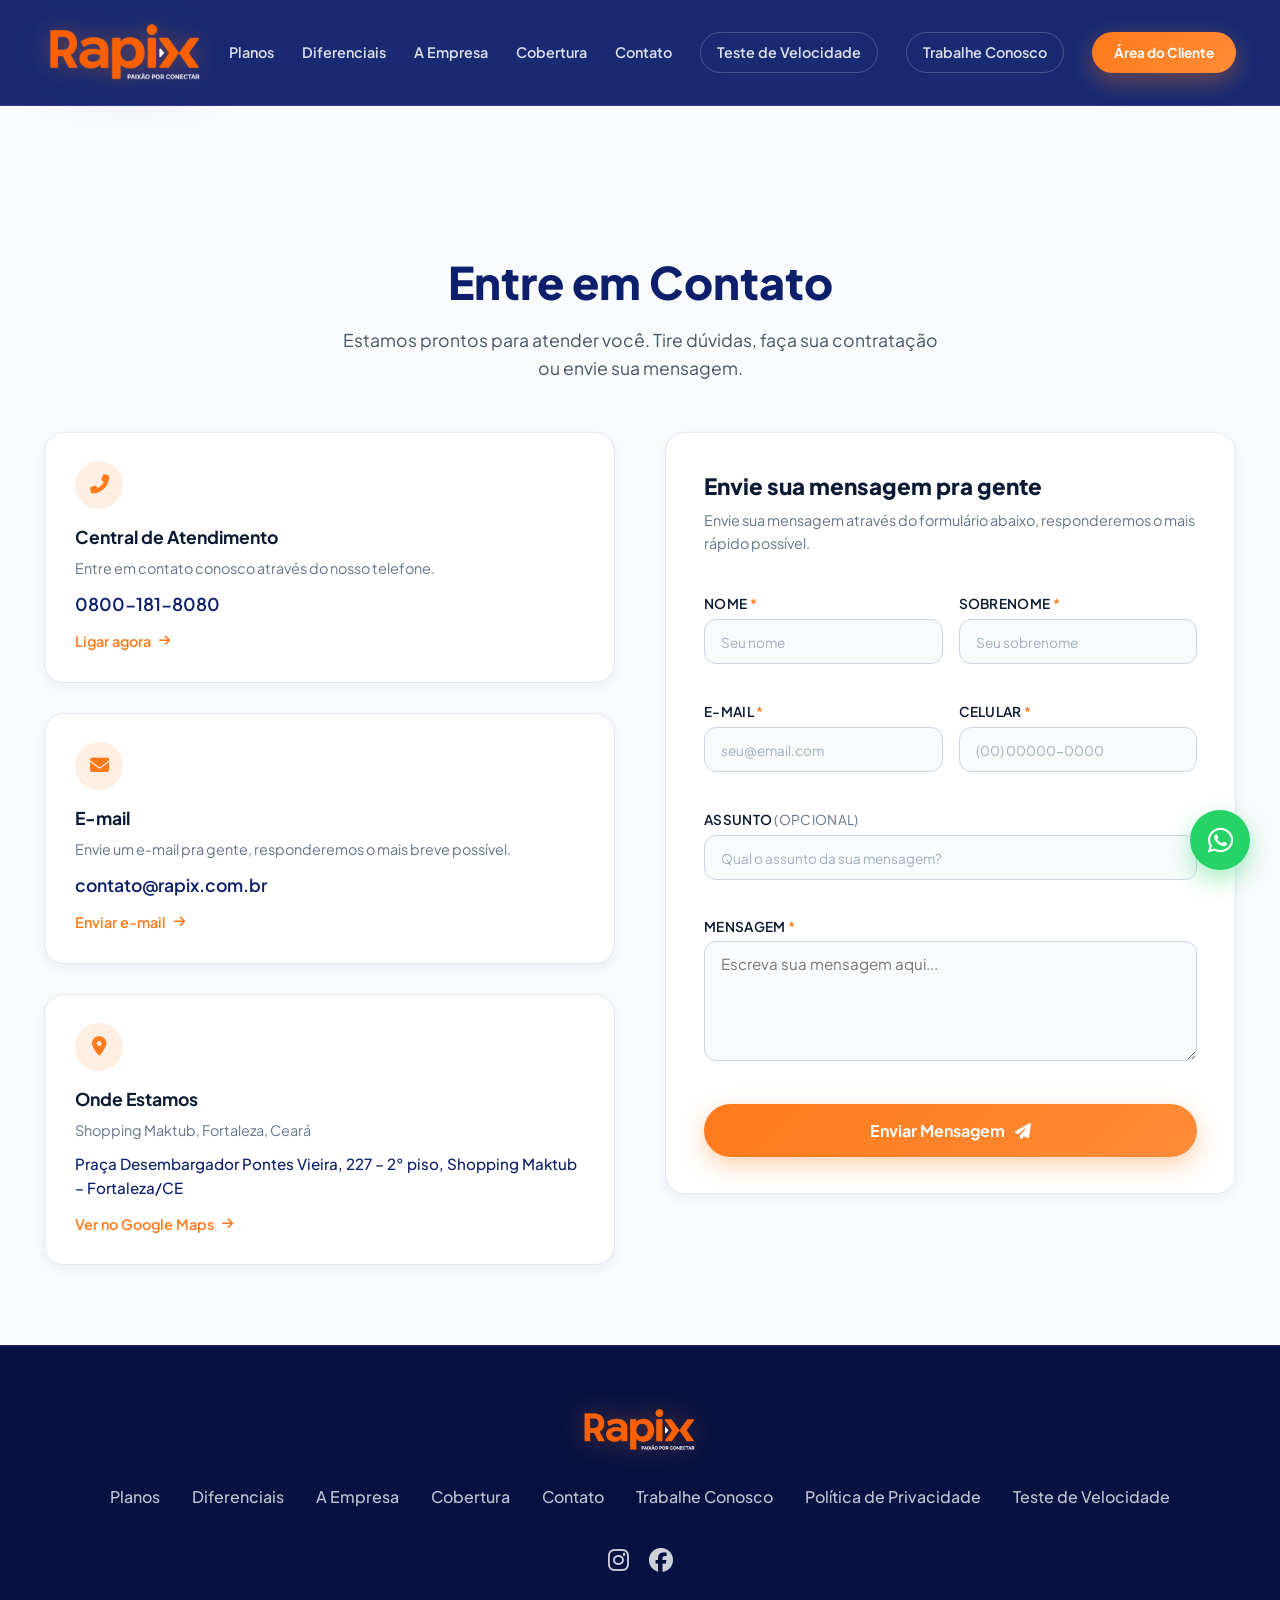
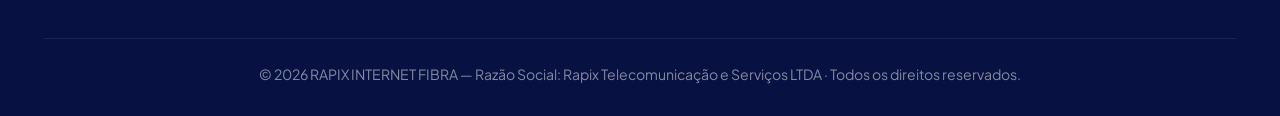
==== commit dd6b3e59: "Update contato.html" ====
--- a/contato.html
+++ b/contato.html
@@ -414,11 +414,11 @@
                             <i class="fas fa-map-marker-alt"></i>
                         </div>
                         <h3>Onde Estamos</h3>
-                        <p class="card-desc">Maranguape Shopping Mall, Maranguape, Ceará</p>
+                        <p class="card-desc">Shopping Maktub, Fortaleza, Ceará</p>
                         <div class="card-value" style="font-size: 0.95rem; font-weight: 500;">
-                            R. Cel. Antônio Botelho, 254 – Centro, Maranguape/CE
-                        </div>
-                        <a href="https://www.google.com/maps/search/?api=1&query=Maranguape+Shopping+Mall,+Maranguape,+CE" target="_blank" rel="noopener" class="card-action">
+                            Praça Desembargador Pontes Vieira, 227 – 2° piso, Shopping Maktub – Fortaleza/CE
+                        </div>
+                        <a href="https://www.google.com/maps/search/?api=1&query=Praça+Desembargador+Pontes+Vieira+227+Shopping+Maktub+Fortaleza+CE" target="_blank" rel="noopener" class="card-action">
                             <span>Ver no Google Maps</span>
                             <i class="fas fa-arrow-right"></i>
                         </a>
@@ -772,4 +772,4 @@
     </script>
 
 </body>
-</html>+</html>
